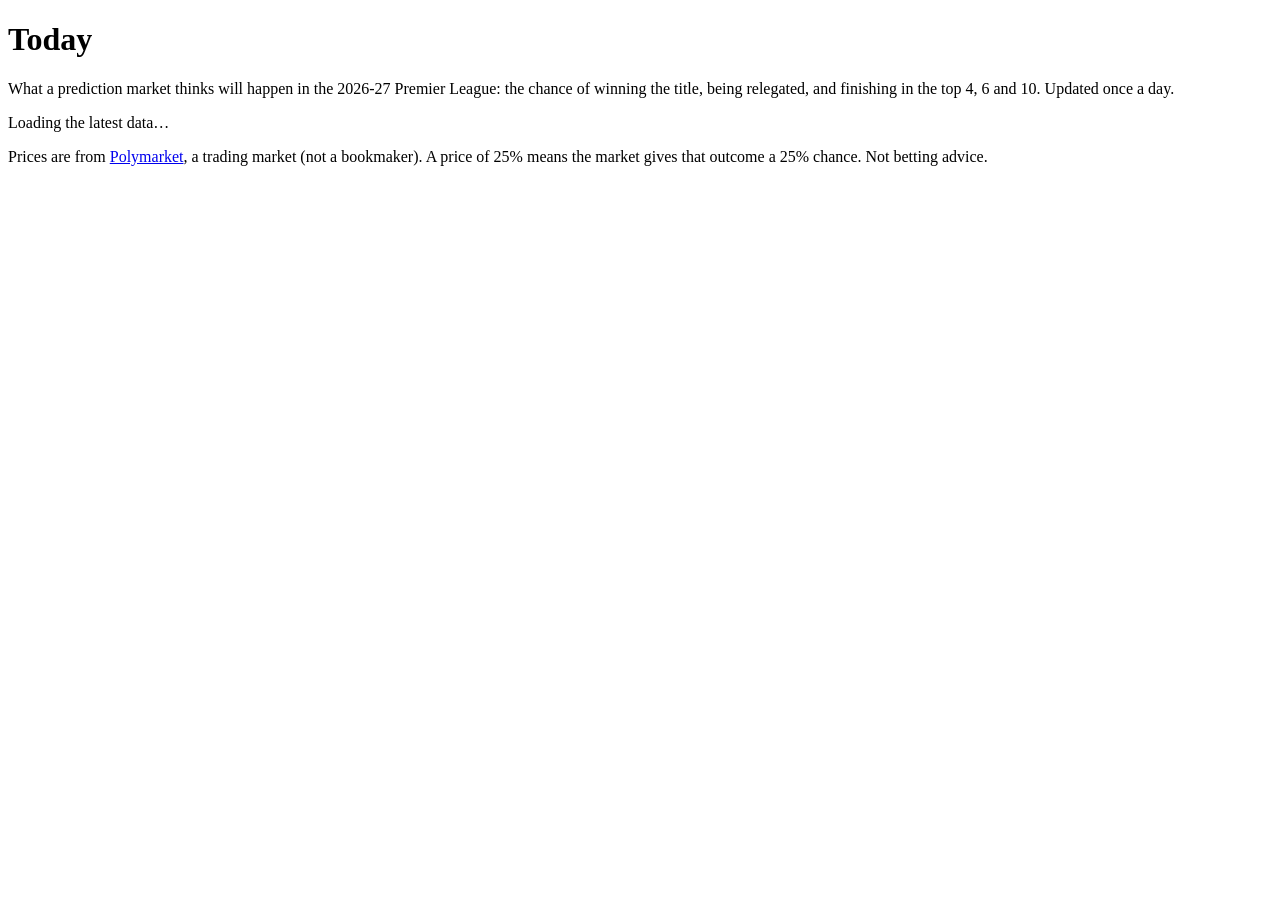
==== index.html @ 06c13aa4 "Site: Today page with run time, source status, counts, biggest moves, latest values Co-Authored-By: " ====
<!doctype html>
<html lang="en">
<head>
  <meta charset="utf-8">
  <meta name="viewport" content="width=device-width, initial-scale=1">
  <title>Today · PL Market Tracker</title>
  <meta name="description" content="Daily prices from the Premier League title, relegation and top-finish prediction markets, and what moved since the last run.">
  <meta name="theme-color" content="#2a1b5e">
  <link rel="manifest" href="manifest.webmanifest">
  <link rel="icon" href="icons/icon.svg" type="image/svg+xml">
  <link rel="apple-touch-icon" href="icons/icon-192.png">
  <link rel="stylesheet" href="assets/style.css">
</head>
<body data-page="today">
  <main id="main">
    <div class="page-head">
      <h1>Today</h1>
      <p>What a prediction market thinks will happen in the 2026-27 Premier League: the chance of winning the title, being relegated, and finishing in the top 4, 6 and 10. Updated once a day.</p>
    </div>
    <div id="app"><p class="muted">Loading the latest data…</p></div>
    <p class="footer">Prices are from <a href="https://polymarket.com">Polymarket</a>, a trading market (not a bookmaker). A price of 25% means the market gives that outcome a 25% chance. Not betting advice.</p>
  </main>
  <script type="module" src="assets/today.mjs"></script>
</body>
</html>
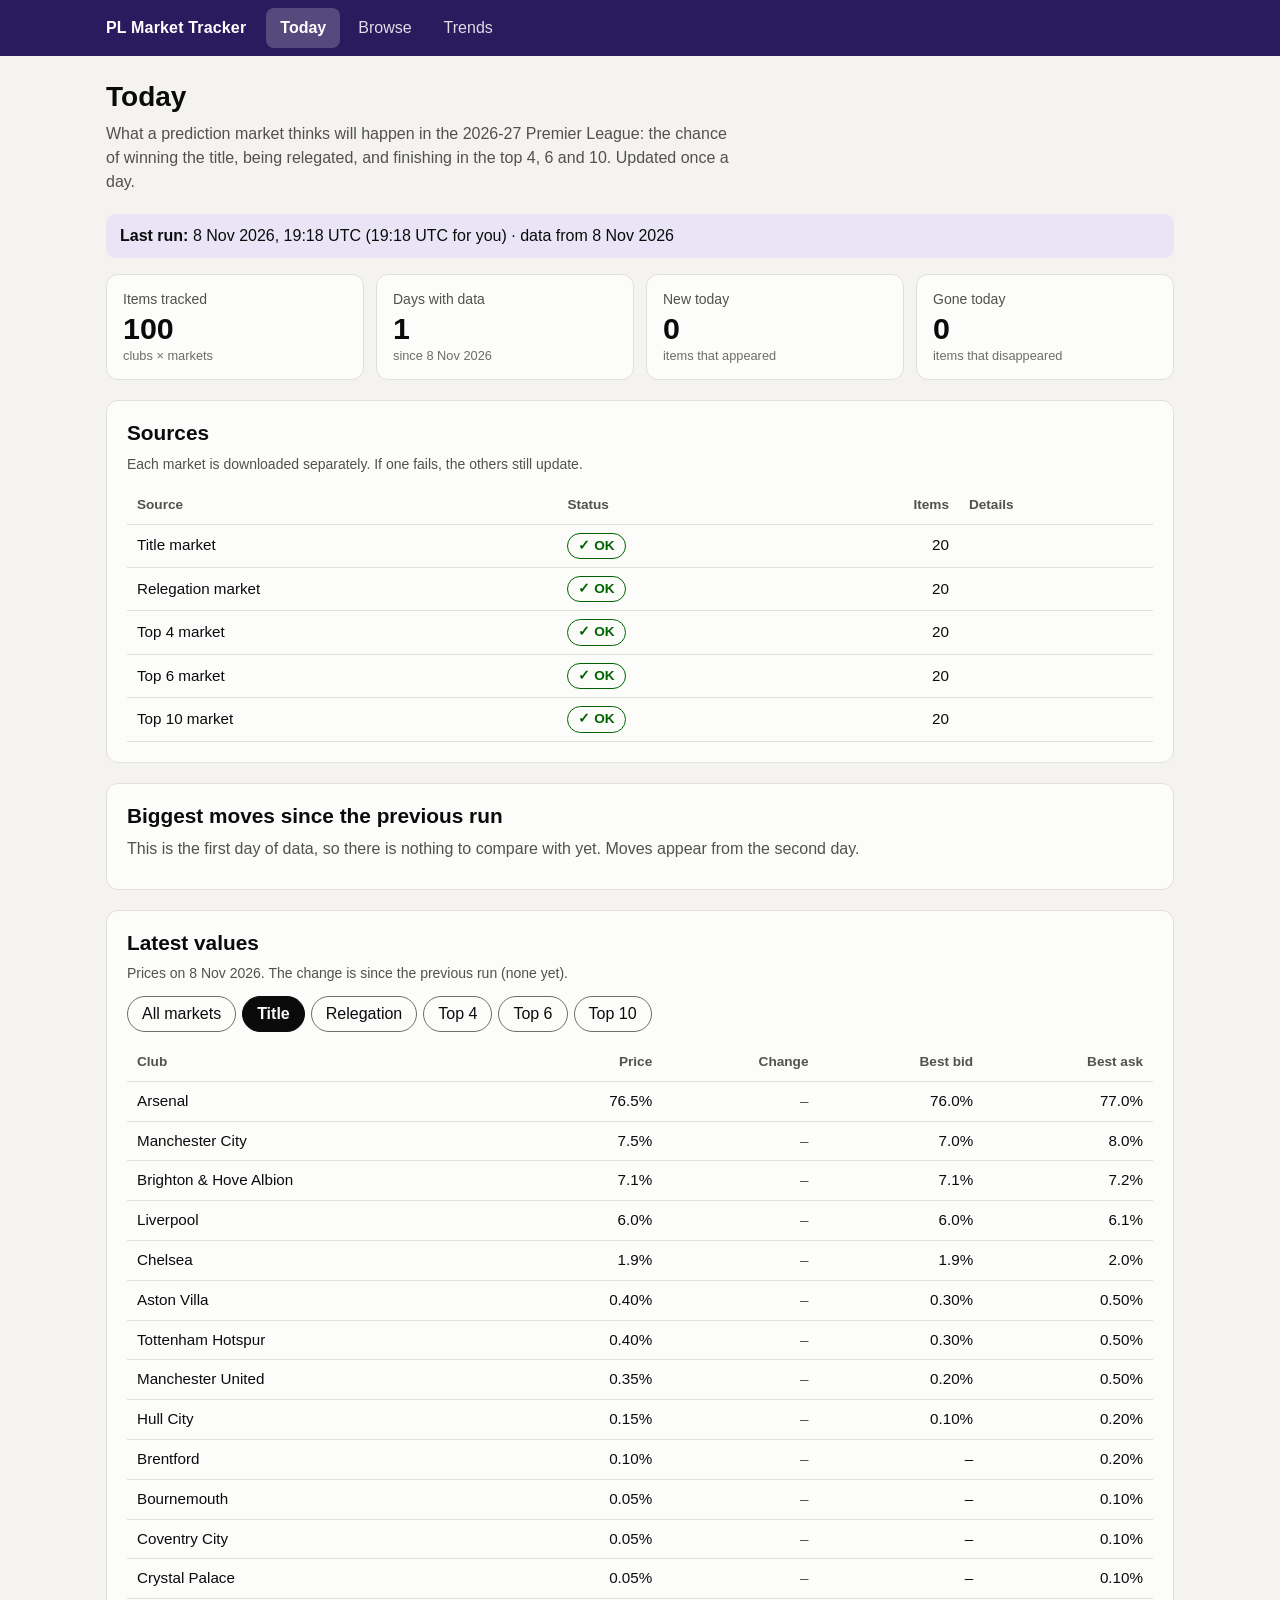
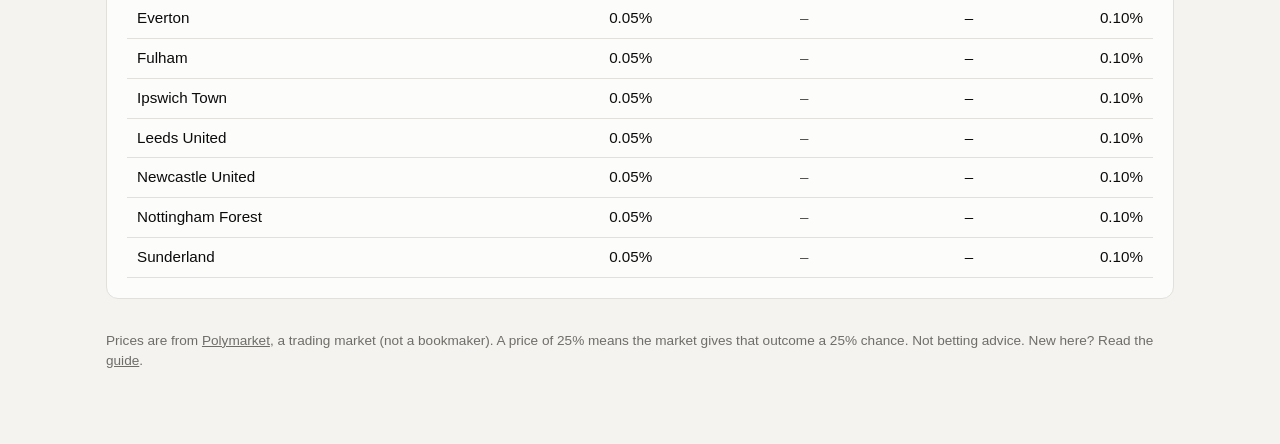
==== commit c10a28dd: "Site: Guide page explaining every number, plus links to it from the other pages Co-Authored-By: Clau" ====
--- a/index.html
+++ b/index.html
@@ -18,7 +18,7 @@
       <p>What a prediction market thinks will happen in the 2026-27 Premier League: the chance of winning the title, being relegated, and finishing in the top 4, 6 and 10. Updated once a day.</p>
     </div>
     <div id="app"><p class="muted">Loading the latest data…</p></div>
-    <p class="footer">Prices are from <a href="https://polymarket.com">Polymarket</a>, a trading market (not a bookmaker). A price of 25% means the market gives that outcome a 25% chance. Not betting advice.</p>
+    <p class="footer">Prices are from <a href="https://polymarket.com">Polymarket</a>, a trading market (not a bookmaker). A price of 25% means the market gives that outcome a 25% chance. Not betting advice. New here? Read the <a href="guide.html">guide</a>.</p>
   </main>
   <script type="module" src="assets/today.mjs"></script>
 </body>
--- a/assets/style.css
+++ b/assets/style.css
@@ -0,0 +1,179 @@
+/* One look for all three pages: system fonts (work offline), an indigo header, and the
+   validated chart palette from the dataviz skill. Light and dark follow the device. */
+
+:root {
+  color-scheme: light dark;
+  --page: #f4f3f0;
+  --surface: #fcfcfb;
+  --ink: #0b0b0b;
+  --ink-2: #52514e;
+  --ink-3: #6f6d68;
+  --line: #e2e0da;
+  --grid: #ebe9e3;
+  --brand: #2a1b5e;
+  --brand-ink: #ffffff;
+  --brand-soft: #e9e5f7;
+  --focus: #6250d6;
+  --up: #2a78d6;
+  --down: #e34948;
+  --good-text: #006300;
+  --bad-text: #b02a2a;
+  --series-1: #2a78d6;
+  --series-2: #eb6834;
+  --series-3: #1baf7a;
+  --series-4: #eda100;
+  --series-5: #e87ba4;
+  --series-6: #008300;
+  --series-7: #6250d6;
+  --series-8: #e34948;
+  --font: -apple-system, BlinkMacSystemFont, "Segoe UI", Roboto, "Helvetica Neue", Arial, sans-serif;
+}
+@media (prefers-color-scheme: dark) {
+  :root {
+    --page: #121211;
+    --surface: #1a1a19;
+    --ink: #f0efec;
+    --ink-2: #c3c2b7;
+    --ink-3: #a5a49b;
+    --line: #34332f;
+    --grid: #2a2a27;
+    --brand: #1d1342;
+    --brand-soft: #2b2250;
+    --focus: #9085e9;
+    --up: #3987e5;
+    --down: #e66767;
+    --good-text: #4cc04c;
+    --bad-text: #ff8d8d;
+    --series-1: #3987e5;
+    --series-2: #d95926;
+    --series-3: #199e70;
+    --series-4: #c98500;
+    --series-5: #d55181;
+    --series-6: #008300;
+    --series-7: #9085e9;
+    --series-8: #e66767;
+  }
+}
+
+* { box-sizing: border-box; }
+html { -webkit-text-size-adjust: 100%; }
+body { margin: 0; background: var(--page); color: var(--ink); font: 16px/1.5 var(--font); }
+a { color: inherit; }
+:focus-visible { outline: 3px solid var(--focus); outline-offset: 2px; }
+h1, h2, h3 { line-height: 1.2; margin: 0; }
+h1 { font-size: 1.75rem; }
+h2 { font-size: 1.3rem; }
+p { margin: 0.5rem 0; }
+.muted { color: var(--ink-2); }
+.small { font-size: 0.875rem; }
+.visually-hidden { position: absolute; width: 1px; height: 1px; overflow: hidden; clip: rect(0 0 0 0); white-space: nowrap; }
+
+/* ---------- navigation bar (the same on every page) ---------- */
+.nav { background: var(--brand); color: var(--brand-ink); position: sticky; top: 0; z-index: 10; }
+.nav-inner { max-width: 1100px; margin: 0 auto; padding: 0 16px; display: flex; align-items: center; gap: 20px; min-height: 56px; flex-wrap: wrap; }
+.brand { font-weight: 700; text-decoration: none; letter-spacing: 0.01em; padding: 12px 0; }
+.nav-links { display: flex; gap: 4px; flex: 1; }
+.nav-links a { text-decoration: none; padding: 8px 14px; border-radius: 8px; opacity: 0.85; }
+.nav-links a:hover { background: rgba(255, 255, 255, 0.12); opacity: 1; }
+.nav-links a[aria-current="page"] { background: rgba(255, 255, 255, 0.2); opacity: 1; font-weight: 600; }
+.install { display: none; background: transparent; color: var(--brand-ink); border: 1px solid rgba(255, 255, 255, 0.6); border-radius: 8px; padding: 6px 12px; font: inherit; cursor: pointer; }
+.install:hover { background: rgba(255, 255, 255, 0.12); }
+
+/* ---------- page layout ---------- */
+main { max-width: 1100px; margin: 0 auto; padding: 24px 16px 64px; }
+.page-head { margin-bottom: 20px; }
+.page-head p { color: var(--ink-2); max-width: 70ch; }
+.card { background: var(--surface); border: 1px solid var(--line); border-radius: 12px; padding: 20px; margin-bottom: 20px; }
+.card > h2 { margin-bottom: 4px; }
+.notice { background: var(--brand-soft); border-radius: 10px; padding: 10px 14px; margin-bottom: 16px; }
+.notice.error { background: color-mix(in srgb, var(--down) 18%, var(--surface)); }
+
+.stats { display: grid; grid-template-columns: repeat(auto-fit, minmax(150px, 1fr)); gap: 12px; margin-bottom: 20px; }
+.stat { background: var(--surface); border: 1px solid var(--line); border-radius: 12px; padding: 14px 16px; }
+.stat .label { color: var(--ink-2); font-size: 0.875rem; }
+.stat .value { font-size: 1.9rem; font-weight: 600; line-height: 1.2; }
+.stat .note { color: var(--ink-3); font-size: 0.8rem; }
+
+/* ---------- tables ---------- */
+.table-wrap { overflow-x: auto; margin-top: 12px; }
+table { border-collapse: collapse; width: 100%; font-size: 0.95rem; }
+th, td { text-align: left; padding: 8px 10px; border-bottom: 1px solid var(--line); white-space: nowrap; }
+th { font-weight: 600; color: var(--ink-2); font-size: 0.85rem; }
+td.num, th.num { text-align: right; font-variant-numeric: tabular-nums; }
+tbody tr:hover { background: color-mix(in srgb, var(--brand-soft) 50%, transparent); }
+th button { all: unset; cursor: pointer; font-weight: 600; color: inherit; display: inline-flex; gap: 4px; align-items: center; padding: 2px 4px; border-radius: 4px; }
+th button:hover { color: var(--ink); background: var(--brand-soft); }
+th button:focus-visible { outline: 3px solid var(--focus); }
+th[aria-sort="ascending"] button, th[aria-sort="descending"] button { color: var(--ink); }
+.arrow-up { color: var(--up); }
+.arrow-down { color: var(--down); }
+.badge { display: inline-flex; gap: 6px; align-items: center; border-radius: 999px; padding: 2px 10px; font-size: 0.85rem; font-weight: 600; border: 1px solid currentColor; }
+.badge.ok { color: var(--good-text); }
+.badge.fail { color: var(--bad-text); }
+
+/* ---------- controls ---------- */
+.controls { display: flex; flex-wrap: wrap; gap: 12px 16px; align-items: end; margin: 12px 0 4px; }
+.control { display: flex; flex-direction: column; gap: 4px; font-size: 0.85rem; color: var(--ink-2); }
+select, input[type="search"], input[type="number"] { font: inherit; color: var(--ink); background: var(--surface); border: 1px solid var(--ink-3); border-radius: 8px; padding: 7px 10px; min-height: 38px; }
+input[type="number"] { width: 90px; }
+input[type="search"] { min-width: 220px; }
+.check { display: flex; gap: 8px; align-items: center; font-size: 0.95rem; color: var(--ink); min-height: 38px; }
+.tabs { display: flex; flex-wrap: wrap; gap: 6px; margin: 12px 0 4px; }
+.tab, .chip { font: inherit; color: var(--ink); background: var(--surface); border: 1px solid var(--ink-3); border-radius: 999px; padding: 5px 14px; cursor: pointer; }
+.tab:hover, .chip:hover { background: var(--brand-soft); }
+.tab[aria-selected="true"] { background: var(--ink); color: var(--surface); border-color: var(--ink); font-weight: 600; }
+.chip { display: inline-flex; gap: 8px; align-items: center; padding: 4px 12px; font-size: 0.9rem; }
+.chip[aria-pressed="true"] { border-color: var(--ink); background: var(--brand-soft); font-weight: 600; }
+.chip .key { width: 14px; height: 4px; border-radius: 2px; background: transparent; }
+.chips { display: flex; flex-wrap: wrap; gap: 6px; margin: 8px 0; }
+.star { all: unset; cursor: pointer; font-size: 1.3rem; line-height: 1; padding: 4px 6px; color: var(--ink-3); border-radius: 6px; }
+.star:hover { background: var(--brand-soft); }
+.star:focus-visible { outline: 3px solid var(--focus); }
+.star[aria-pressed="true"] { color: #eda100; }
+button.plain { font: inherit; color: var(--ink); background: var(--surface); border: 1px solid var(--ink-3); border-radius: 8px; padding: 7px 12px; cursor: pointer; min-height: 38px; }
+button.plain:hover { background: var(--brand-soft); }
+
+/* ---------- moves list ---------- */
+.moves { list-style: none; padding: 0; margin: 12px 0 0; }
+.moves li { display: flex; flex-wrap: wrap; gap: 4px 12px; align-items: baseline; padding: 8px 0; border-bottom: 1px solid var(--line); }
+.moves .who { font-weight: 600; min-width: 20ch; }
+.moves .what { color: var(--ink-2); flex: 1; min-width: 12ch; }
+.moves .values { font-variant-numeric: tabular-nums; }
+
+/* ---------- charts (dataviz skill: thin marks, hairline grid, text in ink tokens) ---------- */
+.chart { position: relative; margin-top: 12px; }
+.chart svg { display: block; width: 100%; height: auto; overflow: visible; }
+.chart .grid line { stroke: var(--grid); stroke-width: 1; }
+.chart .axis text, .chart .label { fill: var(--ink-2); font-size: 12px; font-family: var(--font); }
+.chart .value-label { fill: var(--ink); font-size: 12px; font-weight: 600; font-family: var(--font); font-variant-numeric: tabular-nums; }
+.chart .zero { stroke: var(--ink-3); stroke-width: 1; }
+.chart .line { fill: none; stroke-width: 2; stroke-linecap: round; stroke-linejoin: round; }
+.chart .mark:hover, .chart .mark:focus { filter: brightness(1.12); outline: none; }
+.chart .crosshair { stroke: var(--ink-3); stroke-width: 1; }
+.tooltip { position: absolute; pointer-events: none; z-index: 5; background: var(--surface); color: var(--ink); border: 1px solid var(--ink-3); border-radius: 8px; padding: 8px 10px; font-size: 0.85rem; box-shadow: 0 4px 14px rgba(0, 0, 0, 0.18); min-width: 150px; max-width: 280px; }
+.tooltip .t-head { color: var(--ink-2); margin-bottom: 4px; }
+.tooltip .t-row { display: flex; gap: 8px; align-items: center; justify-content: space-between; }
+.tooltip .t-key { width: 14px; height: 3px; border-radius: 2px; flex: none; }
+.tooltip .t-name { color: var(--ink-2); flex: 1; }
+.tooltip .t-value { font-weight: 700; font-variant-numeric: tabular-nums; }
+.legend { display: flex; flex-wrap: wrap; gap: 6px 16px; margin: 10px 0 0; font-size: 0.9rem; color: var(--ink-2); }
+.legend span { display: inline-flex; gap: 6px; align-items: center; }
+.legend i { display: inline-block; width: 16px; height: 3px; border-radius: 2px; }
+.empty { color: var(--ink-2); background: var(--page); border: 1px dashed var(--ink-3); border-radius: 10px; padding: 24px; text-align: center; }
+details.numbers { margin-top: 12px; }
+details.numbers summary { cursor: pointer; color: var(--ink-2); font-size: 0.9rem; }
+
+.finding h2 { font-size: 1.25rem; margin-bottom: 8px; }
+.finding .how { color: var(--ink-2); }
+.footer { color: var(--ink-3); font-size: 0.85rem; margin-top: 32px; }
+
+@media (max-width: 640px) {
+  main { padding: 16px 12px 48px; }
+  .card { padding: 14px; }
+  h1 { font-size: 1.5rem; }
+  .nav-inner { gap: 8px; }
+  input[type="search"] { min-width: 0; width: 100%; }
+}
+@media (forced-colors: active) {
+  .badge, .tab, .chip { border: 1px solid CanvasText; }
+}
